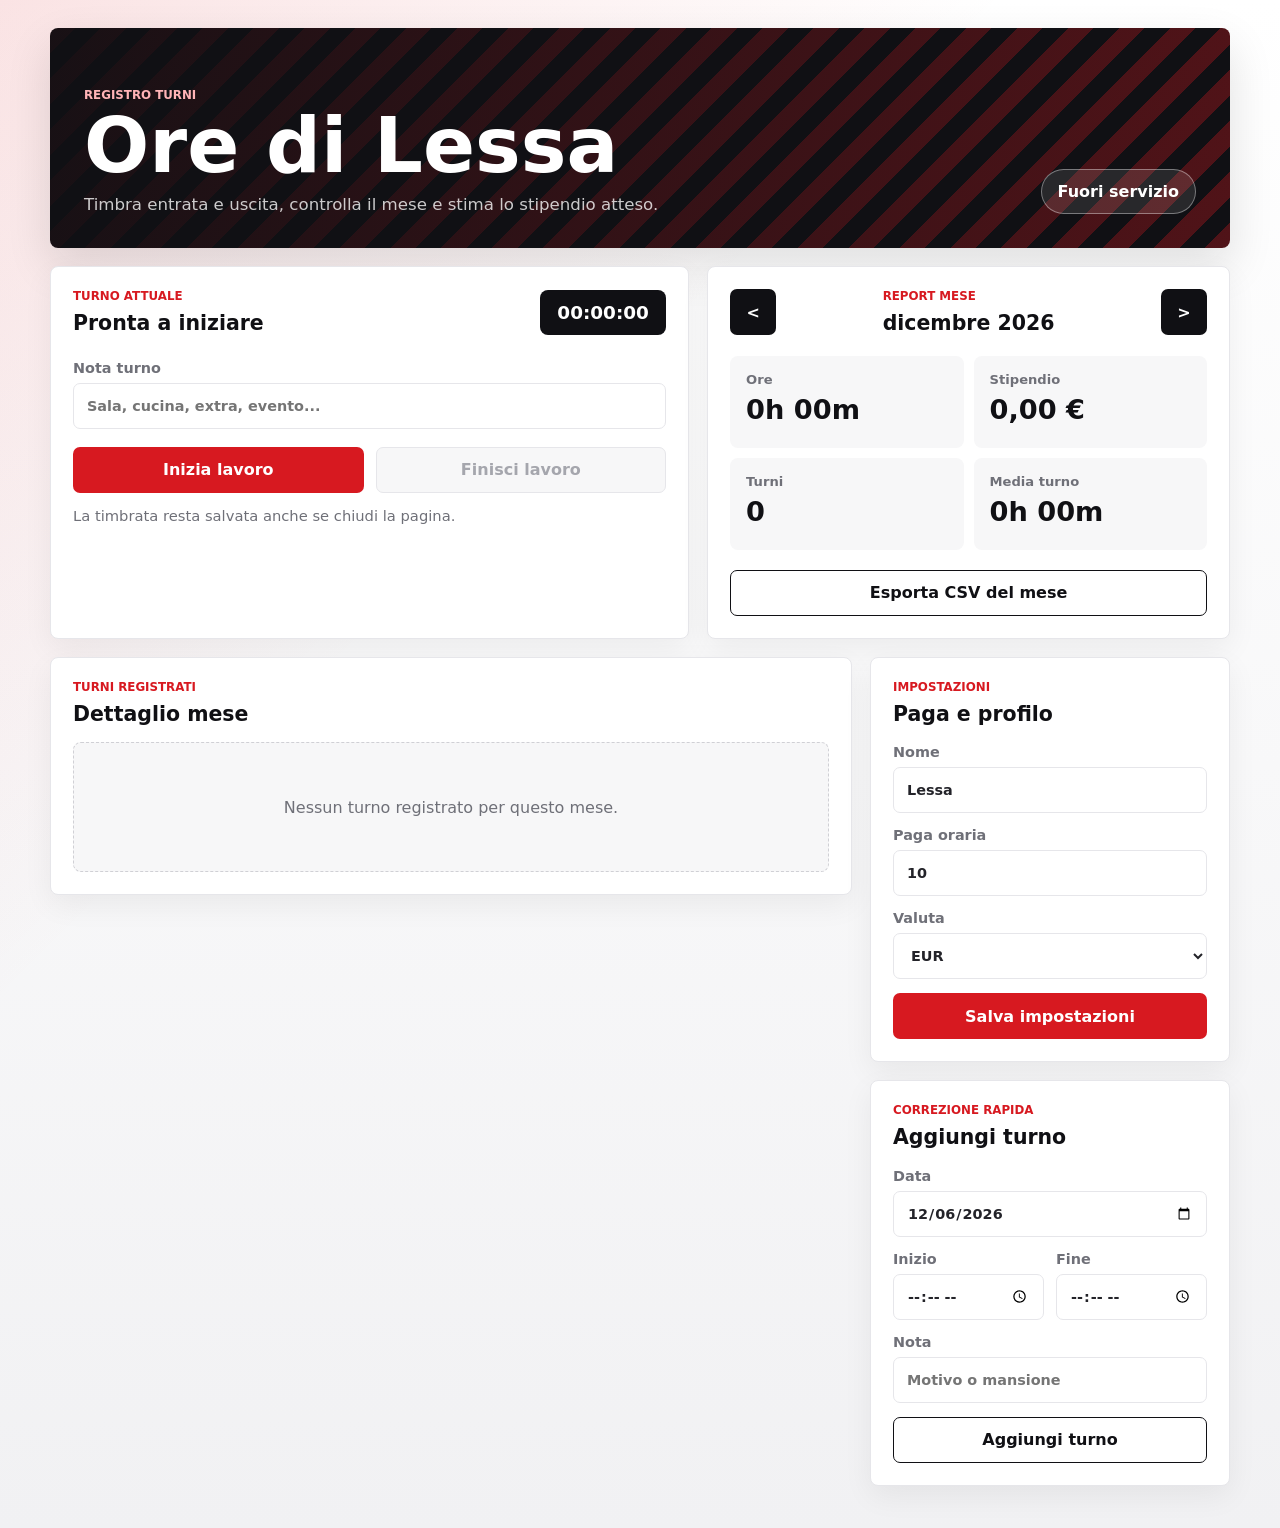
==== timecard/index.html @ ae38440e "Add work hours tracker app" ====
<!doctype html>
<html lang="it">
  <head>
    <meta charset="utf-8">
    <meta name="viewport" content="width=device-width, initial-scale=1">
    <title>Ore di Lessa</title>
    <link rel="stylesheet" href="./styles.css">
  </head>
  <body>
    <main class="app-shell">
      <section class="hero">
        <div>
          <p class="eyebrow">Registro turni</p>
          <h1>Ore di Lessa</h1>
          <p class="subtitle">Timbra entrata e uscita, controlla il mese e stima lo stipendio atteso.</p>
        </div>
        <div class="status-pill" id="workStatus">Fuori servizio</div>
      </section>

      <section class="dashboard-grid">
        <article class="panel punch-panel">
          <div class="panel-header">
            <div>
              <p class="label">Turno attuale</p>
              <h2 id="activeTitle">Pronta a iniziare</h2>
            </div>
            <span class="live-clock" id="liveClock">00:00:00</span>
          </div>

          <label class="field">
            <span>Nota turno</span>
            <input id="shiftNote" type="text" placeholder="Sala, cucina, extra, evento...">
          </label>

          <div class="button-row">
            <button class="primary-button" id="clockInButton" type="button">Inizia lavoro</button>
            <button class="secondary-button" id="clockOutButton" type="button" disabled>Finisci lavoro</button>
          </div>

          <p class="hint" id="activeHint">La timbrata resta salvata anche se chiudi la pagina.</p>
        </article>

        <article class="panel totals-panel">
          <div class="month-controls">
            <button class="icon-button" id="previousMonth" type="button" aria-label="Mese precedente">&lt;</button>
            <div>
              <p class="label">Report mese</p>
              <h2 id="monthLabel">-</h2>
            </div>
            <button class="icon-button" id="nextMonth" type="button" aria-label="Mese successivo">&gt;</button>
          </div>

          <div class="stat-grid">
            <div class="stat">
              <span>Ore</span>
              <strong id="monthHours">0h 00m</strong>
            </div>
            <div class="stat">
              <span>Stipendio</span>
              <strong id="monthPay">EUR 0,00</strong>
            </div>
            <div class="stat">
              <span>Turni</span>
              <strong id="monthShifts">0</strong>
            </div>
            <div class="stat">
              <span>Media turno</span>
              <strong id="averageShift">0h 00m</strong>
            </div>
          </div>

          <button class="secondary-button full-width" id="exportCsv" type="button">Esporta CSV del mese</button>
        </article>
      </section>

      <section class="content-grid">
        <article class="panel">
          <div class="panel-header compact">
            <div>
              <p class="label">Turni registrati</p>
              <h2>Dettaglio mese</h2>
            </div>
          </div>
          <div class="shift-list" id="shiftList"></div>
        </article>

        <aside class="side-stack">
          <article class="panel">
            <p class="label">Impostazioni</p>
            <h2>Paga e profilo</h2>
            <form id="settingsForm" class="form-stack">
              <label class="field">
                <span>Nome</span>
                <input id="workerName" type="text" autocomplete="name" placeholder="Lessa">
              </label>
              <label class="field">
                <span>Paga oraria</span>
                <input id="hourlyRate" type="number" min="0" step="0.01" inputmode="decimal">
              </label>
              <label class="field">
                <span>Valuta</span>
                <select id="currency">
                  <option value="EUR">EUR</option>
                  <option value="USD">USD</option>
                  <option value="GBP">GBP</option>
                  <option value="CHF">CHF</option>
                </select>
              </label>
              <button class="primary-button full-width" type="submit">Salva impostazioni</button>
            </form>
          </article>

          <article class="panel">
            <p class="label">Correzione rapida</p>
            <h2>Aggiungi turno</h2>
            <form id="manualForm" class="form-stack">
              <label class="field">
                <span>Data</span>
                <input id="manualDate" type="date" required>
              </label>
              <div class="two-columns">
                <label class="field">
                  <span>Inizio</span>
                  <input id="manualStart" type="time" required>
                </label>
                <label class="field">
                  <span>Fine</span>
                  <input id="manualEnd" type="time" required>
                </label>
              </div>
              <label class="field">
                <span>Nota</span>
                <input id="manualNote" type="text" placeholder="Motivo o mansione">
              </label>
              <button class="secondary-button full-width" type="submit">Aggiungi turno</button>
            </form>
          </article>
        </aside>
      </section>
    </main>

    <template id="shiftTemplate">
      <article class="shift-item">
        <div>
          <strong class="shift-date"></strong>
          <p class="shift-meta"></p>
          <p class="shift-note"></p>
        </div>
        <div class="shift-actions">
          <span class="shift-pay"></span>
          <button class="text-button delete-shift" type="button">Elimina</button>
        </div>
      </article>
    </template>

    <script src="./app.js" defer></script>
  </body>
</html>
---- timecard/styles.css ----
:root {
  color-scheme: light;
  --red: #d71920;
  --red-dark: #9d1117;
  --black: #101014;
  --ink: #232329;
  --muted: #6f7078;
  --line: #e6e6ea;
  --panel: #ffffff;
  --soft: #f7f7f8;
  --shadow: 0 18px 45px rgba(16, 16, 20, 0.12);
}

* {
  box-sizing: border-box;
}

body {
  margin: 0;
  min-height: 100vh;
  font-family: Inter, ui-sans-serif, system-ui, -apple-system, BlinkMacSystemFont, "Segoe UI", sans-serif;
  color: var(--ink);
  background:
    linear-gradient(135deg, rgba(215, 25, 32, 0.12), transparent 36%),
    linear-gradient(180deg, #ffffff 0%, #f1f1f3 100%);
}

button,
input,
select {
  font: inherit;
}

button {
  cursor: pointer;
}

.app-shell {
  width: min(1180px, calc(100% - 32px));
  margin: 0 auto;
  padding: 28px 0 42px;
}

.hero {
  min-height: 220px;
  display: flex;
  align-items: flex-end;
  justify-content: space-between;
  gap: 24px;
  padding: 34px;
  border-radius: 8px;
  color: #ffffff;
  background:
    linear-gradient(90deg, rgba(16, 16, 20, 0.96), rgba(16, 16, 20, 0.68)),
    repeating-linear-gradient(135deg, #d71920 0 18px, #101014 18px 36px);
  box-shadow: var(--shadow);
}

.eyebrow,
.label {
  margin: 0 0 8px;
  color: var(--red);
  font-size: 0.74rem;
  font-weight: 800;
  letter-spacing: 0;
  text-transform: uppercase;
}

.hero .eyebrow {
  color: #ffb4b7;
}

h1,
h2,
p {
  margin-top: 0;
}

h1 {
  margin-bottom: 12px;
  font-size: clamp(2.4rem, 6vw, 5.2rem);
  line-height: 0.95;
  letter-spacing: 0;
}

h2 {
  margin-bottom: 0;
  color: var(--black);
  font-size: 1.28rem;
  line-height: 1.2;
}

.subtitle {
  max-width: 600px;
  margin-bottom: 0;
  color: rgba(255, 255, 255, 0.78);
  font-size: 1.04rem;
}

.status-pill {
  min-width: 148px;
  padding: 12px 16px;
  border: 1px solid rgba(255, 255, 255, 0.38);
  border-radius: 999px;
  text-align: center;
  font-weight: 800;
  background: rgba(255, 255, 255, 0.1);
}

.status-pill.active {
  border-color: #ffffff;
  color: #ffffff;
  background: var(--red);
}

.dashboard-grid,
.content-grid {
  display: grid;
  gap: 18px;
}

.dashboard-grid {
  grid-template-columns: minmax(0, 1.1fr) minmax(320px, 0.9fr);
  margin-top: 18px;
}

.content-grid {
  grid-template-columns: minmax(0, 1fr) 360px;
  align-items: start;
  margin-top: 18px;
}

.panel {
  padding: 22px;
  border: 1px solid var(--line);
  border-radius: 8px;
  background: var(--panel);
  box-shadow: 0 10px 30px rgba(16, 16, 20, 0.06);
}

.panel-header,
.month-controls {
  display: flex;
  align-items: center;
  justify-content: space-between;
  gap: 18px;
}

.panel-header.compact {
  margin-bottom: 16px;
}

.live-clock {
  min-width: 126px;
  padding: 12px 14px;
  border-radius: 8px;
  color: #ffffff;
  text-align: center;
  font-size: 1.15rem;
  font-weight: 900;
  background: var(--black);
}

.field {
  display: grid;
  gap: 7px;
  width: 100%;
  color: var(--muted);
  font-size: 0.9rem;
  font-weight: 700;
}

.field input,
.field select {
  min-height: 46px;
  width: 100%;
  border: 1px solid var(--line);
  border-radius: 7px;
  padding: 0 13px;
  color: var(--ink);
  background: #ffffff;
  outline: none;
}

.field input:focus,
.field select:focus {
  border-color: var(--red);
  box-shadow: 0 0 0 3px rgba(215, 25, 32, 0.14);
}

.punch-panel .field {
  margin: 24px 0 18px;
}

.button-row {
  display: grid;
  grid-template-columns: 1fr 1fr;
  gap: 12px;
}

.primary-button,
.secondary-button,
.icon-button {
  min-height: 46px;
  border: 0;
  border-radius: 7px;
  font-weight: 900;
}

.primary-button {
  color: #ffffff;
  background: var(--red);
}

.primary-button:hover {
  background: var(--red-dark);
}

.secondary-button {
  color: var(--black);
  border: 1px solid var(--black);
  background: #ffffff;
}

.secondary-button:hover {
  color: #ffffff;
  background: var(--black);
}

.secondary-button:disabled {
  cursor: not-allowed;
  color: #a5a6ad;
  border-color: var(--line);
  background: var(--soft);
}

.full-width {
  width: 100%;
}

.hint {
  min-height: 20px;
  margin: 14px 0 0;
  color: var(--muted);
  font-size: 0.92rem;
}

.icon-button {
  width: 46px;
  color: #ffffff;
  background: var(--black);
}

.stat-grid {
  display: grid;
  grid-template-columns: repeat(2, minmax(0, 1fr));
  gap: 10px;
  margin: 20px 0;
}

.stat {
  min-height: 92px;
  padding: 16px;
  border-radius: 8px;
  background: var(--soft);
}

.stat span {
  display: block;
  margin-bottom: 8px;
  color: var(--muted);
  font-size: 0.82rem;
  font-weight: 800;
}

.stat strong {
  display: block;
  color: var(--black);
  font-size: clamp(1.2rem, 2.5vw, 1.7rem);
  line-height: 1.1;
}

.side-stack {
  display: grid;
  gap: 18px;
}

.form-stack {
  display: grid;
  gap: 14px;
  margin-top: 18px;
}

.two-columns {
  display: grid;
  grid-template-columns: 1fr 1fr;
  gap: 12px;
}

.shift-list {
  display: grid;
  gap: 10px;
}

.shift-item {
  display: flex;
  align-items: center;
  justify-content: space-between;
  gap: 16px;
  min-height: 88px;
  padding: 16px;
  border: 1px solid var(--line);
  border-left: 5px solid var(--red);
  border-radius: 8px;
  background: #ffffff;
}

.shift-date {
  display: block;
  color: var(--black);
  font-size: 1rem;
}

.shift-meta,
.shift-note {
  margin: 4px 0 0;
  color: var(--muted);
  line-height: 1.35;
}

.shift-note:empty {
  display: none;
}

.shift-actions {
  display: grid;
  justify-items: end;
  gap: 8px;
  min-width: 120px;
}

.shift-pay {
  color: var(--black);
  font-weight: 900;
}

.text-button {
  border: 0;
  padding: 0;
  color: var(--red);
  font-weight: 900;
  background: transparent;
}

.empty-state {
  min-height: 130px;
  display: grid;
  place-items: center;
  border: 1px dashed #d0d0d5;
  border-radius: 8px;
  color: var(--muted);
  text-align: center;
  background: var(--soft);
}

@media (max-width: 860px) {
  .hero,
  .panel-header,
  .shift-item {
    align-items: stretch;
    flex-direction: column;
  }

  .dashboard-grid,
  .content-grid {
    grid-template-columns: 1fr;
  }

  .status-pill,
  .live-clock {
    align-self: flex-start;
  }

  .shift-actions {
    justify-items: start;
    min-width: 0;
  }
}

@media (max-width: 560px) {
  .app-shell {
    width: min(100% - 22px, 1180px);
    padding-top: 12px;
  }

  .hero,
  .panel {
    padding: 18px;
  }

  .button-row,
  .stat-grid,
  .two-columns {
    grid-template-columns: 1fr;
  }

  h1 {
    font-size: 3rem;
  }
}
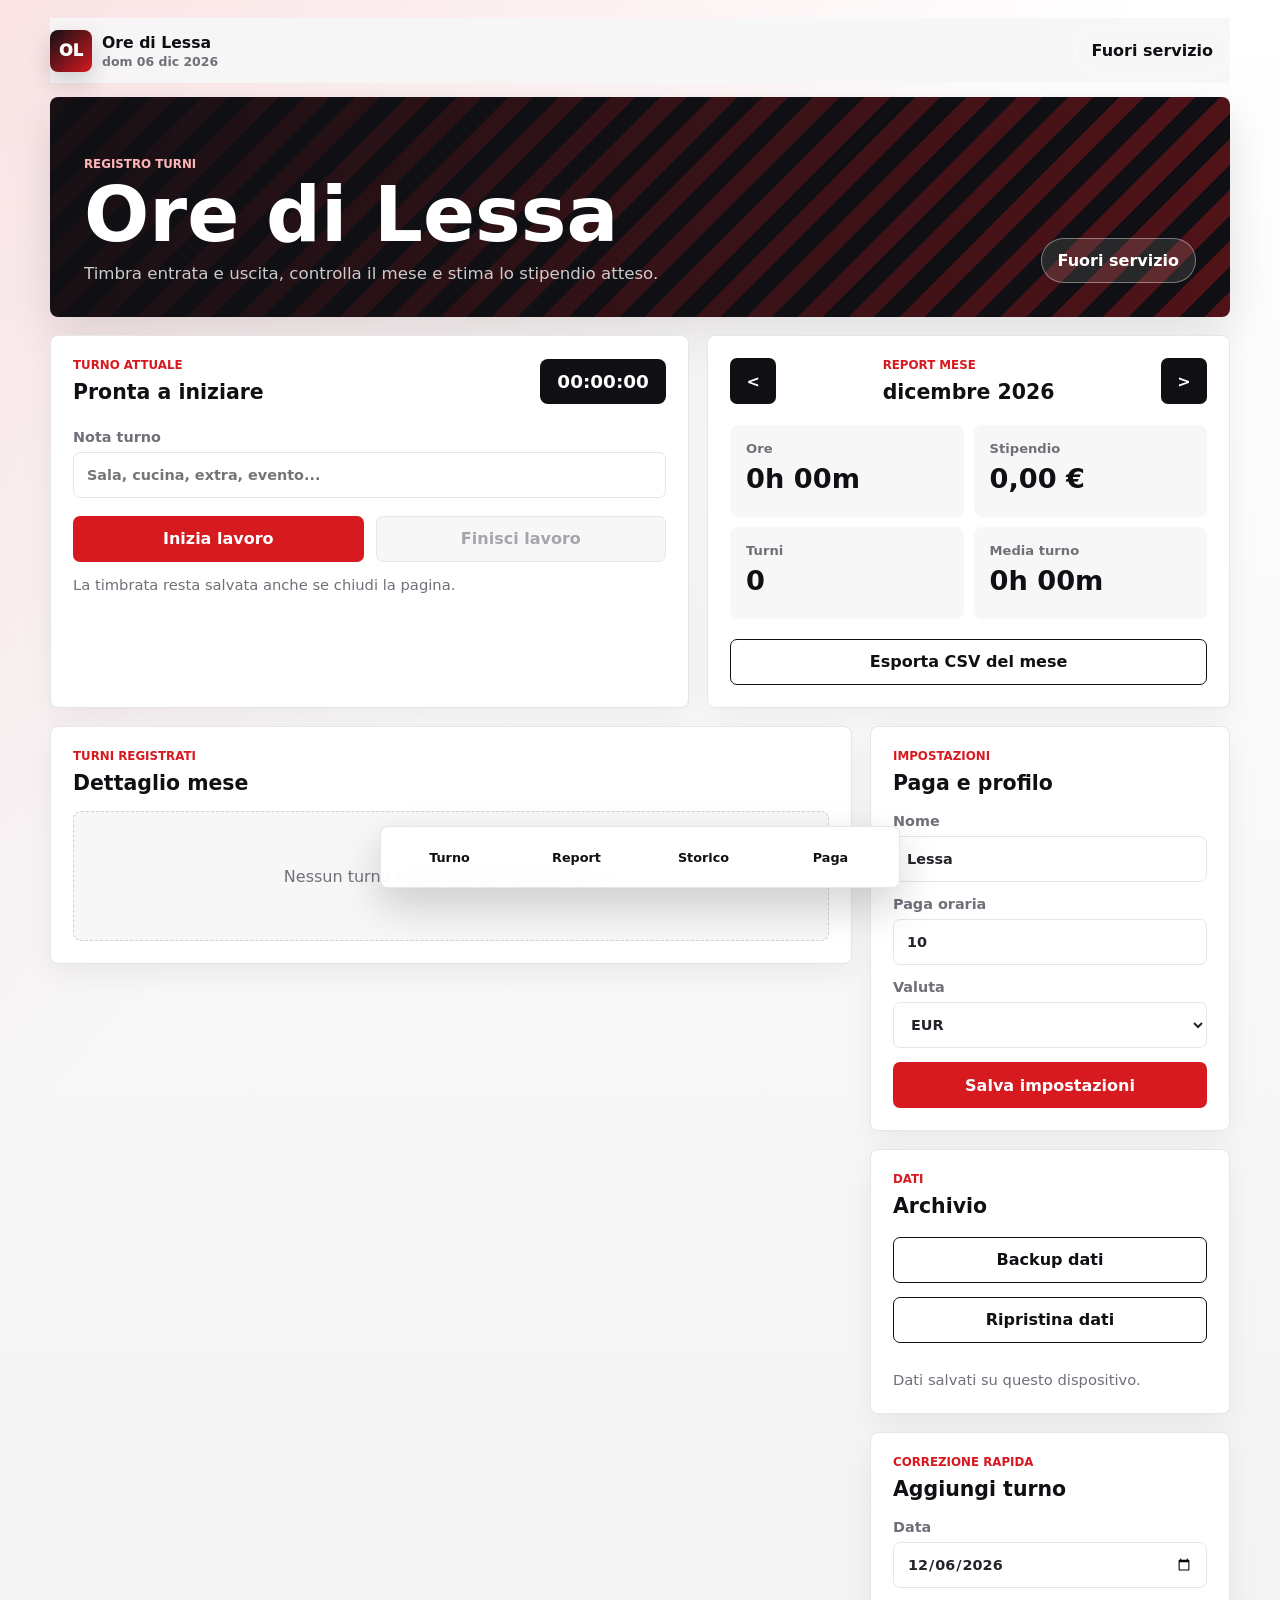
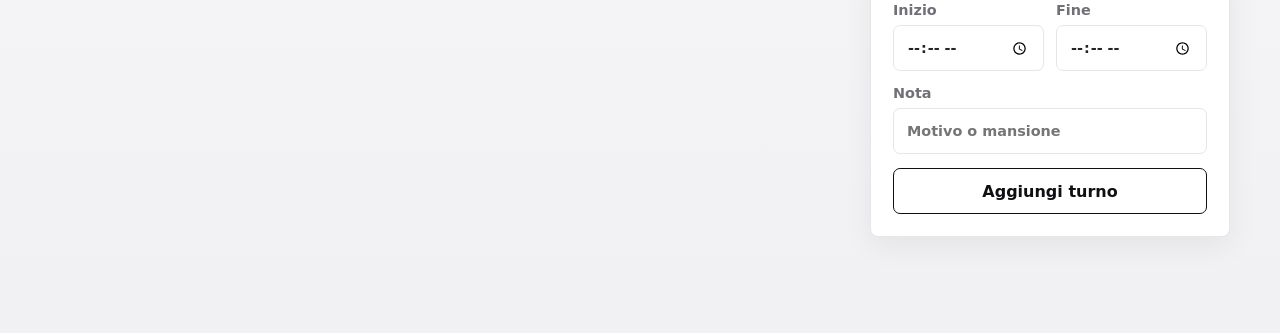
==== commit 78469134: "Improve mobile app experience" ====
--- a/timecard/index.html
+++ b/timecard/index.html
@@ -2,13 +2,33 @@
 <html lang="it">
   <head>
     <meta charset="utf-8">
-    <meta name="viewport" content="width=device-width, initial-scale=1">
+    <meta name="viewport" content="width=device-width, initial-scale=1, viewport-fit=cover">
+    <meta name="theme-color" content="#101014">
+    <meta name="apple-mobile-web-app-capable" content="yes">
+    <meta name="apple-mobile-web-app-status-bar-style" content="black-translucent">
+    <meta name="apple-mobile-web-app-title" content="Ore Lessa">
+    <meta name="application-name" content="Ore di Lessa">
+    <meta name="description" content="Registro turni e stipendio mensile per Ore di Lessa.">
     <title>Ore di Lessa</title>
+    <link rel="manifest" href="./manifest.webmanifest">
+    <link rel="apple-touch-icon" href="./icons/apple-touch-icon.png">
+    <link rel="icon" href="./icons/icon-192.png" sizes="192x192">
     <link rel="stylesheet" href="./styles.css">
   </head>
   <body>
     <main class="app-shell">
-      <section class="hero">
+      <header class="app-topbar">
+        <a class="brand-lockup" href="#turno" aria-label="Ore di Lessa">
+          <span class="brand-mark">OL</span>
+          <span>
+            <strong>Ore di Lessa</strong>
+            <small id="todayLabel">Oggi</small>
+          </span>
+        </a>
+        <div class="status-pill compact-status" id="topWorkStatus">Fuori servizio</div>
+      </header>
+
+      <section class="hero" id="turno">
         <div>
           <p class="eyebrow">Registro turni</p>
           <h1>Ore di Lessa</h1>
@@ -40,7 +60,7 @@
           <p class="hint" id="activeHint">La timbrata resta salvata anche se chiudi la pagina.</p>
         </article>
 
-        <article class="panel totals-panel">
+        <article class="panel totals-panel" id="report">
           <div class="month-controls">
             <button class="icon-button" id="previousMonth" type="button" aria-label="Mese precedente">&lt;</button>
             <div>
@@ -74,7 +94,7 @@
       </section>
 
       <section class="content-grid">
-        <article class="panel">
+        <article class="panel" id="storico">
           <div class="panel-header compact">
             <div>
               <p class="label">Turni registrati</p>
@@ -85,7 +105,7 @@
         </article>
 
         <aside class="side-stack">
-          <article class="panel">
+          <article class="panel" id="impostazioni">
             <p class="label">Impostazioni</p>
             <h2>Paga e profilo</h2>
             <form id="settingsForm" class="form-stack">
@@ -108,6 +128,17 @@
               </label>
               <button class="primary-button full-width" type="submit">Salva impostazioni</button>
             </form>
+          </article>
+
+          <article class="panel">
+            <p class="label">Dati</p>
+            <h2>Archivio</h2>
+            <div class="form-stack">
+              <button class="secondary-button full-width" id="exportBackup" type="button">Backup dati</button>
+              <button class="secondary-button full-width" id="importBackup" type="button">Ripristina dati</button>
+              <input id="backupFile" type="file" accept="application/json,.json" hidden>
+              <p class="hint" id="storageHint">Archivio locale pronto.</p>
+            </div>
           </article>
 
           <article class="panel">
@@ -137,6 +168,13 @@
           </article>
         </aside>
       </section>
+
+      <nav class="bottom-nav" aria-label="Navigazione app">
+        <a href="#turno">Turno</a>
+        <a href="#report">Report</a>
+        <a href="#storico">Storico</a>
+        <a href="#impostazioni">Paga</a>
+      </nav>
     </main>
 
     <template id="shiftTemplate">
--- a/timecard/styles.css
+++ b/timecard/styles.css
@@ -11,6 +11,10 @@
   --shadow: 0 18px 45px rgba(16, 16, 20, 0.12);
 }
 
+html {
+  scroll-behavior: smooth;
+}
+
 * {
   box-sizing: border-box;
 }
@@ -23,6 +27,8 @@
   background:
     linear-gradient(135deg, rgba(215, 25, 32, 0.12), transparent 36%),
     linear-gradient(180deg, #ffffff 0%, #f1f1f3 100%);
+  -webkit-tap-highlight-color: rgba(215, 25, 32, 0.18);
+  overscroll-behavior-y: none;
 }
 
 button,
@@ -38,7 +44,65 @@
 .app-shell {
   width: min(1180px, calc(100% - 32px));
   margin: 0 auto;
-  padding: 28px 0 42px;
+  padding: max(18px, env(safe-area-inset-top)) 0 max(96px, env(safe-area-inset-bottom));
+}
+
+.app-topbar {
+  position: sticky;
+  top: 0;
+  z-index: 20;
+  display: flex;
+  align-items: center;
+  justify-content: space-between;
+  gap: 14px;
+  margin: 0 0 14px;
+  padding: 10px 0;
+  background: rgba(247, 247, 248, 0.92);
+  backdrop-filter: blur(16px);
+}
+
+.brand-lockup {
+  display: inline-flex;
+  align-items: center;
+  gap: 10px;
+  color: var(--black);
+  text-decoration: none;
+}
+
+.brand-lockup strong,
+.brand-lockup small {
+  display: block;
+}
+
+.brand-lockup strong {
+  font-size: 0.98rem;
+}
+
+.brand-lockup small {
+  margin-top: 2px;
+  color: var(--muted);
+  font-size: 0.78rem;
+  font-weight: 800;
+}
+
+.brand-mark {
+  width: 42px;
+  height: 42px;
+  display: grid;
+  place-items: center;
+  border-radius: 8px;
+  color: #ffffff;
+  font-weight: 950;
+  background: linear-gradient(135deg, var(--black), var(--red));
+  box-shadow: 0 10px 24px rgba(16, 16, 20, 0.18);
+}
+
+.compact-status {
+  min-width: 116px;
+  padding: 10px 12px;
+  color: var(--black);
+  border-color: var(--line);
+  background: #ffffff;
 }
 
 .hero {
@@ -363,6 +427,43 @@
   background: var(--soft);
 }
 
+.bottom-nav {
+  position: fixed;
+  left: 50%;
+  bottom: max(12px, env(safe-area-inset-bottom));
+  z-index: 30;
+  width: min(520px, calc(100% - 24px));
+  min-height: 62px;
+  display: grid;
+  grid-template-columns: repeat(4, 1fr);
+  gap: 6px;
+  padding: 8px;
+  border: 1px solid rgba(16, 16, 20, 0.1);
+  border-radius: 8px;
+  background: rgba(255, 255, 255, 0.94);
+  box-shadow: 0 18px 42px rgba(16, 16, 20, 0.18);
+  transform: translateX(-50%);
+  backdrop-filter: blur(18px);
+}
+
+.bottom-nav a {
+  min-width: 0;
+  display: grid;
+  place-items: center;
+  border-radius: 7px;
+  color: var(--black);
+  font-size: 0.8rem;
+  font-weight: 900;
+  text-decoration: none;
+}
+
+.bottom-nav a:hover,
+.bottom-nav a:focus {
+  color: #ffffff;
+  background: var(--black);
+  outline: none;
+}
+
 @media (max-width: 860px) {
   .hero,
   .panel-header,
@@ -390,10 +491,14 @@
 @media (max-width: 560px) {
   .app-shell {
     width: min(100% - 22px, 1180px);
-    padding-top: 12px;
-  }
-
-  .hero,
+    padding-top: max(8px, env(safe-area-inset-top));
+  }
+
+  .hero {
+    min-height: 172px;
+    padding: 20px;
+  }
+
   .panel {
     padding: 18px;
   }
@@ -405,6 +510,10 @@
   }
 
   h1 {
-    font-size: 3rem;
-  }
-}
+    font-size: 2.7rem;
+  }
+
+  .subtitle {
+    font-size: 0.96rem;
+  }
+}
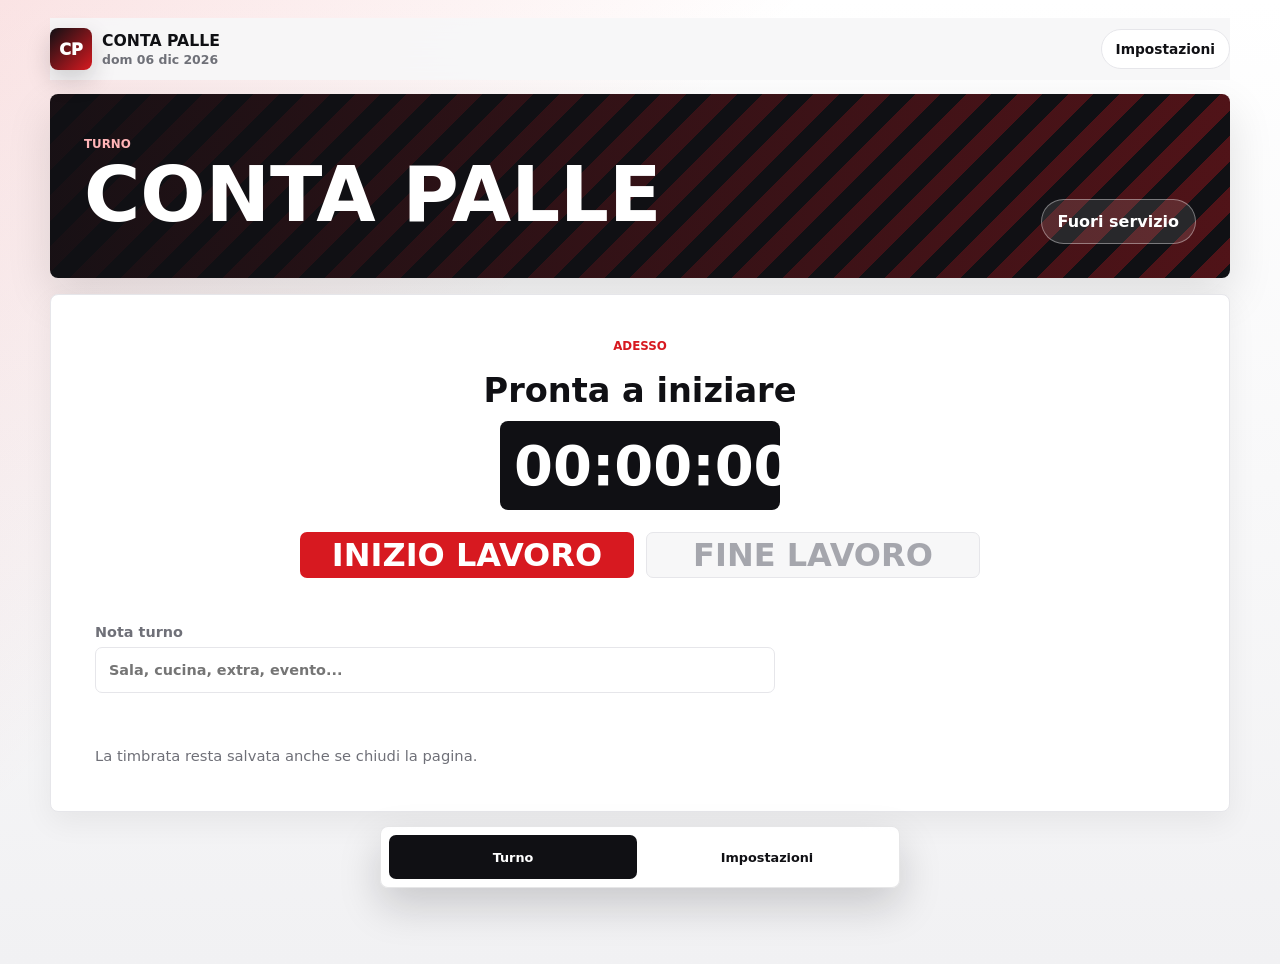
==== commit 9f59c356: "Focus home on clock in flow" ====
--- a/timecard/index.html
+++ b/timecard/index.html
@@ -6,10 +6,10 @@
     <meta name="theme-color" content="#101014">
     <meta name="apple-mobile-web-app-capable" content="yes">
     <meta name="apple-mobile-web-app-status-bar-style" content="black-translucent">
-    <meta name="apple-mobile-web-app-title" content="Ore Lessa">
-    <meta name="application-name" content="Ore di Lessa">
-    <meta name="description" content="Registro turni e stipendio mensile per Ore di Lessa.">
-    <title>Ore di Lessa</title>
+    <meta name="apple-mobile-web-app-title" content="CONTA PALLE">
+    <meta name="application-name" content="CONTA PALLE">
+    <meta name="description" content="Registro turni e stipendio mensile.">
+    <title>CONTA PALLE</title>
     <link rel="manifest" href="./manifest.webmanifest">
     <link rel="apple-touch-icon" href="./icons/apple-touch-icon.png">
     <link rel="icon" href="./icons/icon-192.png" sizes="192x192">
@@ -18,93 +18,88 @@
   <body>
     <main class="app-shell">
       <header class="app-topbar">
-        <a class="brand-lockup" href="#turno" aria-label="Ore di Lessa">
-          <span class="brand-mark">OL</span>
+        <a class="brand-lockup" href="#home" data-view-link="home" aria-label="CONTA PALLE">
+          <span class="brand-mark">CP</span>
           <span>
-            <strong>Ore di Lessa</strong>
+            <strong>CONTA PALLE</strong>
             <small id="todayLabel">Oggi</small>
           </span>
         </a>
-        <div class="status-pill compact-status" id="topWorkStatus">Fuori servizio</div>
+        <a class="topbar-action" href="#settings" data-view-link="settings">Impostazioni</a>
       </header>
 
-      <section class="hero" id="turno">
-        <div>
-          <p class="eyebrow">Registro turni</p>
-          <h1>Ore di Lessa</h1>
-          <p class="subtitle">Timbra entrata e uscita, controlla il mese e stima lo stipendio atteso.</p>
-        </div>
-        <div class="status-pill" id="workStatus">Fuori servizio</div>
-      </section>
-
-      <section class="dashboard-grid">
+      <section class="view home-view active" id="home" data-view="home">
+        <section class="hero punch-hero">
+          <div>
+            <p class="eyebrow">Turno</p>
+            <h1>CONTA PALLE</h1>
+          </div>
+          <div class="status-pill" id="workStatus">Fuori servizio</div>
+        </section>
+
         <article class="panel punch-panel">
-          <div class="panel-header">
-            <div>
-              <p class="label">Turno attuale</p>
-              <h2 id="activeTitle">Pronta a iniziare</h2>
-            </div>
+          <div class="punch-status">
+            <p class="label">Adesso</p>
+            <h2 id="activeTitle">Pronta a iniziare</h2>
             <span class="live-clock" id="liveClock">00:00:00</span>
           </div>
 
-          <label class="field">
+          <div class="button-row punch-actions">
+            <button class="primary-button punch-button" id="clockInButton" type="button">INIZIO LAVORO</button>
+            <button class="secondary-button punch-button" id="clockOutButton" type="button" disabled>FINE LAVORO</button>
+          </div>
+
+          <label class="field quiet-field">
             <span>Nota turno</span>
             <input id="shiftNote" type="text" placeholder="Sala, cucina, extra, evento...">
           </label>
 
-          <div class="button-row">
-            <button class="primary-button" id="clockInButton" type="button">Inizia lavoro</button>
-            <button class="secondary-button" id="clockOutButton" type="button" disabled>Finisci lavoro</button>
-          </div>
-
           <p class="hint" id="activeHint">La timbrata resta salvata anche se chiudi la pagina.</p>
         </article>
-
-        <article class="panel totals-panel" id="report">
-          <div class="month-controls">
-            <button class="icon-button" id="previousMonth" type="button" aria-label="Mese precedente">&lt;</button>
-            <div>
-              <p class="label">Report mese</p>
-              <h2 id="monthLabel">-</h2>
+      </section>
+
+      <section class="view settings-view" id="settings" data-view="settings">
+        <section class="settings-heading">
+          <div>
+            <p class="eyebrow">Gestione</p>
+            <h1>IMPOSTAZIONI</h1>
+          </div>
+          <div class="status-pill compact-status" id="topWorkStatus">Fuori servizio</div>
+        </section>
+
+        <section class="dashboard-grid">
+          <article class="panel totals-panel" id="report">
+            <div class="month-controls">
+              <button class="icon-button" id="previousMonth" type="button" aria-label="Mese precedente">&lt;</button>
+              <div>
+                <p class="label">Report mese</p>
+                <h2 id="monthLabel">-</h2>
+              </div>
+              <button class="icon-button" id="nextMonth" type="button" aria-label="Mese successivo">&gt;</button>
             </div>
-            <button class="icon-button" id="nextMonth" type="button" aria-label="Mese successivo">&gt;</button>
-          </div>
-
-          <div class="stat-grid">
-            <div class="stat">
-              <span>Ore</span>
-              <strong id="monthHours">0h 00m</strong>
+
+            <div class="stat-grid">
+              <div class="stat">
+                <span>Ore</span>
+                <strong id="monthHours">0h 00m</strong>
+              </div>
+              <div class="stat">
+                <span>Stipendio</span>
+                <strong id="monthPay">EUR 0,00</strong>
+              </div>
+              <div class="stat">
+                <span>Turni</span>
+                <strong id="monthShifts">0</strong>
+              </div>
+              <div class="stat">
+                <span>Media turno</span>
+                <strong id="averageShift">0h 00m</strong>
+              </div>
             </div>
-            <div class="stat">
-              <span>Stipendio</span>
-              <strong id="monthPay">EUR 0,00</strong>
-            </div>
-            <div class="stat">
-              <span>Turni</span>
-              <strong id="monthShifts">0</strong>
-            </div>
-            <div class="stat">
-              <span>Media turno</span>
-              <strong id="averageShift">0h 00m</strong>
-            </div>
-          </div>
-
-          <button class="secondary-button full-width" id="exportCsv" type="button">Esporta CSV del mese</button>
-        </article>
-      </section>
-
-      <section class="content-grid">
-        <article class="panel" id="storico">
-          <div class="panel-header compact">
-            <div>
-              <p class="label">Turni registrati</p>
-              <h2>Dettaglio mese</h2>
-            </div>
-          </div>
-          <div class="shift-list" id="shiftList"></div>
-        </article>
-
-        <aside class="side-stack">
+
+            <button class="secondary-button full-width" id="exportCsv" type="button">Esporta CSV del mese</button>
+          </article>
+
           <article class="panel" id="impostazioni">
             <p class="label">Impostazioni</p>
             <h2>Paga e profilo</h2>
@@ -129,51 +124,63 @@
               <button class="primary-button full-width" type="submit">Salva impostazioni</button>
             </form>
           </article>
-
-          <article class="panel">
-            <p class="label">Dati</p>
-            <h2>Archivio</h2>
-            <div class="form-stack">
-              <button class="secondary-button full-width" id="exportBackup" type="button">Backup dati</button>
-              <button class="secondary-button full-width" id="importBackup" type="button">Ripristina dati</button>
-              <input id="backupFile" type="file" accept="application/json,.json" hidden>
-              <p class="hint" id="storageHint">Archivio locale pronto.</p>
+        </section>
+
+        <section class="content-grid">
+          <article class="panel" id="storico">
+            <div class="panel-header compact">
+              <div>
+                <p class="label">Turni registrati</p>
+                <h2>Dettaglio mese</h2>
+              </div>
             </div>
+            <div class="shift-list" id="shiftList"></div>
           </article>
 
-          <article class="panel">
-            <p class="label">Correzione rapida</p>
-            <h2>Aggiungi turno</h2>
-            <form id="manualForm" class="form-stack">
-              <label class="field">
-                <span>Data</span>
-                <input id="manualDate" type="date" required>
-              </label>
-              <div class="two-columns">
+          <aside class="side-stack">
+            <article class="panel">
+              <p class="label">Dati</p>
+              <h2>Archivio</h2>
+              <div class="form-stack">
+                <button class="secondary-button full-width" id="exportBackup" type="button">Backup dati</button>
+                <button class="secondary-button full-width" id="importBackup" type="button">Ripristina dati</button>
+                <input id="backupFile" type="file" accept="application/json,.json" hidden>
+                <p class="hint" id="storageHint">Archivio locale pronto.</p>
+              </div>
+            </article>
+
+            <article class="panel">
+              <p class="label">Correzione rapida</p>
+              <h2>Aggiungi turno</h2>
+              <form id="manualForm" class="form-stack">
                 <label class="field">
-                  <span>Inizio</span>
-                  <input id="manualStart" type="time" required>
+                  <span>Data</span>
+                  <input id="manualDate" type="date" required>
                 </label>
+                <div class="two-columns">
+                  <label class="field">
+                    <span>Inizio</span>
+                    <input id="manualStart" type="time" required>
+                  </label>
+                  <label class="field">
+                    <span>Fine</span>
+                    <input id="manualEnd" type="time" required>
+                  </label>
+                </div>
                 <label class="field">
-                  <span>Fine</span>
-                  <input id="manualEnd" type="time" required>
+                  <span>Nota</span>
+                  <input id="manualNote" type="text" placeholder="Motivo o mansione">
                 </label>
-              </div>
-              <label class="field">
-                <span>Nota</span>
-                <input id="manualNote" type="text" placeholder="Motivo o mansione">
-              </label>
-              <button class="secondary-button full-width" type="submit">Aggiungi turno</button>
-            </form>
-          </article>
-        </aside>
+                <button class="secondary-button full-width" type="submit">Aggiungi turno</button>
+              </form>
+            </article>
+          </aside>
+        </section>
       </section>
 
       <nav class="bottom-nav" aria-label="Navigazione app">
-        <a href="#turno">Turno</a>
-        <a href="#report">Report</a>
-        <a href="#storico">Storico</a>
-        <a href="#impostazioni">Paga</a>
+        <a href="#home" data-view-link="home">Turno</a>
+        <a href="#settings" data-view-link="settings">Impostazioni</a>
       </nav>
     </main>
 
--- a/timecard/styles.css
+++ b/timecard/styles.css
@@ -45,6 +45,14 @@
   width: min(1180px, calc(100% - 32px));
   margin: 0 auto;
   padding: max(18px, env(safe-area-inset-top)) 0 max(96px, env(safe-area-inset-bottom));
+}
+
+.view {
+  display: none;
+}
+
+.view.active {
+  display: block;
 }
 
 .app-topbar {
@@ -97,6 +105,21 @@
   box-shadow: 0 10px 24px rgba(16, 16, 20, 0.18);
 }
 
+.topbar-action {
+  min-height: 40px;
+  display: inline-flex;
+  align-items: center;
+  justify-content: center;
+  padding: 0 14px;
+  border: 1px solid var(--line);
+  border-radius: 999px;
+  color: var(--black);
+  font-size: 0.86rem;
+  font-weight: 900;
+  text-decoration: none;
+  background: #ffffff;
+}
+
 .compact-status {
   min-width: 116px;
   padding: 10px 12px;
@@ -118,6 +141,35 @@
     linear-gradient(90deg, rgba(16, 16, 20, 0.96), rgba(16, 16, 20, 0.68)),
     repeating-linear-gradient(135deg, #d71920 0 18px, #101014 18px 36px);
   box-shadow: var(--shadow);
+}
+
+.punch-hero {
+  min-height: 184px;
+  align-items: flex-end;
+}
+
+.settings-heading {
+  min-height: 132px;
+  display: flex;
+  align-items: flex-end;
+  justify-content: space-between;
+  gap: 18px;
+  padding: 28px;
+  border-radius: 8px;
+  color: #ffffff;
+  background:
+    linear-gradient(90deg, rgba(16, 16, 20, 0.95), rgba(16, 16, 20, 0.74)),
+    linear-gradient(135deg, var(--red), var(--black));
+  box-shadow: var(--shadow);
+}
+
+.settings-heading h1 {
+  margin-bottom: 0;
+  font-size: clamp(2.1rem, 8vw, 4.2rem);
+}
+
+.settings-heading .eyebrow {
+  color: #ffb4b7;
 }
 
 .eyebrow,
@@ -200,6 +252,60 @@
   border-radius: 8px;
   background: var(--panel);
   box-shadow: 0 10px 30px rgba(16, 16, 20, 0.06);
+}
+
+.home-view {
+  min-height: calc(100vh - 126px);
+  display: none;
+}
+
+.home-view.active {
+  display: grid;
+  align-content: start;
+  gap: 16px;
+}
+
+.home-view .punch-panel {
+  min-height: min(430px, calc(100vh - 346px));
+  display: grid;
+  align-content: center;
+  gap: 22px;
+  padding: clamp(22px, 6vw, 44px);
+}
+
+.punch-status {
+  display: grid;
+  justify-items: center;
+  gap: 10px;
+  text-align: center;
+}
+
+.punch-status h2 {
+  font-size: clamp(1.4rem, 6vw, 2.1rem);
+}
+
+.punch-status .live-clock {
+  width: min(100%, 280px);
+  min-height: 74px;
+  display: grid;
+  place-items: center;
+  font-size: clamp(2rem, 10vw, 3.5rem);
+}
+
+.punch-actions {
+  max-width: 680px;
+  width: 100%;
+  margin: 0 auto;
+}
+
+.punch-button {
+  min-height: clamp(82px, 19vw, 132px);
+  font-size: clamp(1.08rem, 5vw, 2rem);
+}
+
+.quiet-field {
+  max-width: 680px;
+  margin: 0 auto;
 }
 
 .panel-header,
@@ -435,7 +541,7 @@
   width: min(520px, calc(100% - 24px));
   min-height: 62px;
   display: grid;
-  grid-template-columns: repeat(4, 1fr);
+  grid-template-columns: repeat(2, 1fr);
   gap: 6px;
   padding: 8px;
   border: 1px solid rgba(16, 16, 20, 0.1);
@@ -458,7 +564,8 @@
 }
 
 .bottom-nav a:hover,
-.bottom-nav a:focus {
+.bottom-nav a:focus,
+.bottom-nav a.active {
   color: #ffffff;
   background: var(--black);
   outline: none;
@@ -499,6 +606,11 @@
     padding: 20px;
   }
 
+  .settings-heading {
+    min-height: 116px;
+    padding: 20px;
+  }
+
   .panel {
     padding: 18px;
   }
@@ -516,4 +628,8 @@
   .subtitle {
     font-size: 0.96rem;
   }
-}
+
+  .home-view .punch-panel {
+    min-height: calc(100vh - 390px);
+  }
+}
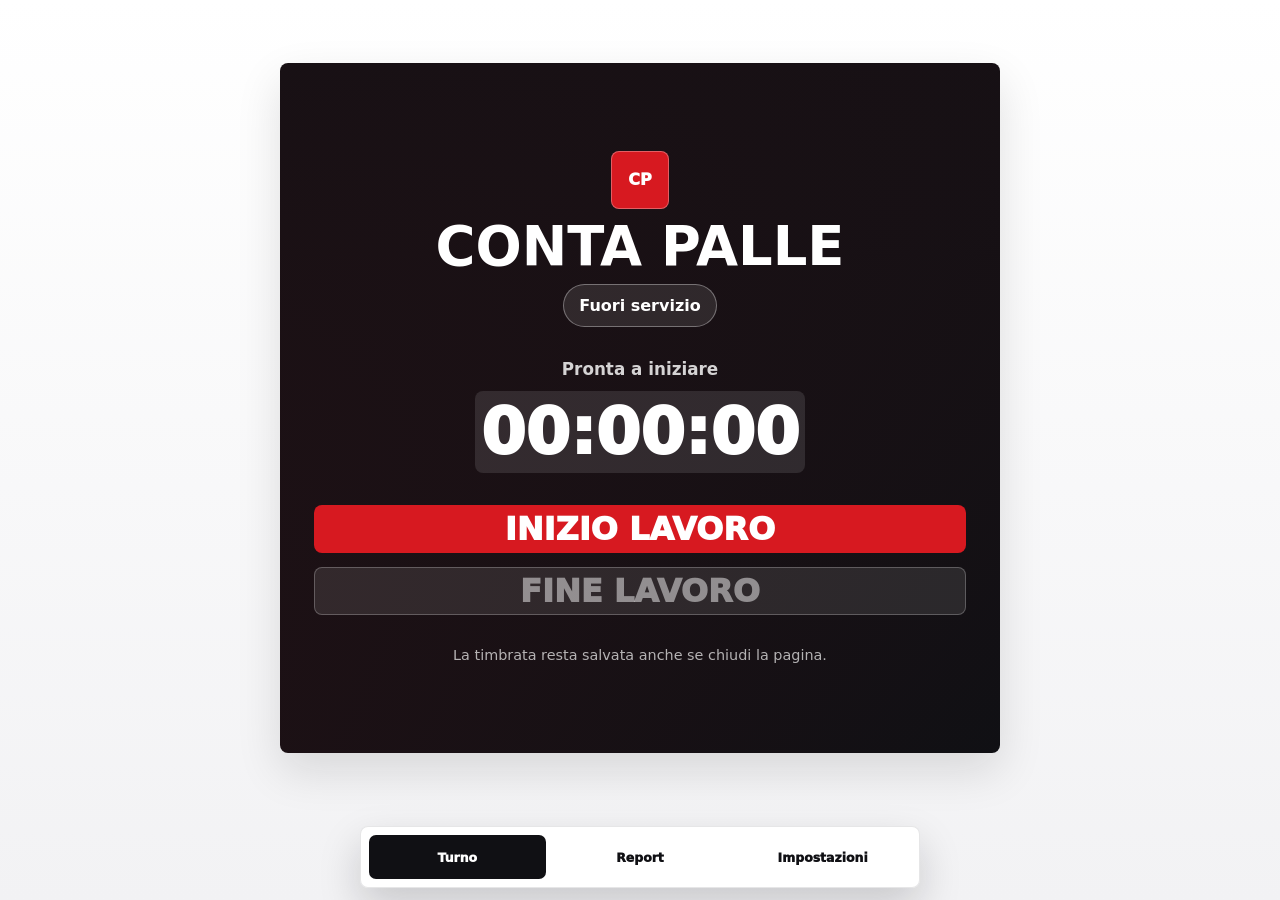
==== commit 86ac769e: "Separate app screens" ====
--- a/timecard/index.html
+++ b/timecard/index.html
@@ -17,169 +17,150 @@
   </head>
   <body>
     <main class="app-shell">
-      <header class="app-topbar">
-        <a class="brand-lockup" href="#home" data-view-link="home" aria-label="CONTA PALLE">
-          <span class="brand-mark">CP</span>
-          <span>
-            <strong>CONTA PALLE</strong>
-            <small id="todayLabel">Oggi</small>
-          </span>
-        </a>
-        <a class="topbar-action" href="#settings" data-view-link="settings">Impostazioni</a>
-      </header>
+      <section class="view home-view active" id="home" data-view="home">
+        <div class="home-card">
+          <div class="home-brand">
+            <span class="brand-mark">CP</span>
+            <h1>CONTA PALLE</h1>
+            <div class="status-pill" id="workStatus">Fuori servizio</div>
+          </div>
 
-      <section class="view home-view active" id="home" data-view="home">
-        <section class="hero punch-hero">
-          <div>
-            <p class="eyebrow">Turno</p>
-            <h1>CONTA PALLE</h1>
-          </div>
-          <div class="status-pill" id="workStatus">Fuori servizio</div>
-        </section>
-
-        <article class="panel punch-panel">
-          <div class="punch-status">
-            <p class="label">Adesso</p>
-            <h2 id="activeTitle">Pronta a iniziare</h2>
+          <div class="punch-state">
+            <p id="activeTitle">Pronta a iniziare</p>
             <span class="live-clock" id="liveClock">00:00:00</span>
           </div>
 
-          <div class="button-row punch-actions">
+          <div class="punch-actions">
             <button class="primary-button punch-button" id="clockInButton" type="button">INIZIO LAVORO</button>
             <button class="secondary-button punch-button" id="clockOutButton" type="button" disabled>FINE LAVORO</button>
           </div>
 
-          <label class="field quiet-field">
-            <span>Nota turno</span>
-            <input id="shiftNote" type="text" placeholder="Sala, cucina, extra, evento...">
-          </label>
+          <input id="shiftNote" type="hidden" value="">
+          <p class="hint" id="activeHint">La timbrata resta salvata sul telefono.</p>
+        </div>
+      </section>
 
-          <p class="hint" id="activeHint">La timbrata resta salvata anche se chiudi la pagina.</p>
+      <section class="view report-view" id="report" data-view="report">
+        <header class="screen-header">
+          <p class="label">Report</p>
+          <h1>Dettaglio mese</h1>
+        </header>
+
+        <article class="panel totals-panel">
+          <div class="month-controls">
+            <button class="icon-button" id="previousMonth" type="button" aria-label="Mese precedente">&lt;</button>
+            <div>
+              <p class="label">Mese</p>
+              <h2 id="monthLabel">-</h2>
+            </div>
+            <button class="icon-button" id="nextMonth" type="button" aria-label="Mese successivo">&gt;</button>
+          </div>
+
+          <div class="stat-grid">
+            <div class="stat">
+              <span>Ore</span>
+              <strong id="monthHours">0h 00m</strong>
+            </div>
+            <div class="stat">
+              <span>Stipendio</span>
+              <strong id="monthPay">EUR 0,00</strong>
+            </div>
+            <div class="stat">
+              <span>Turni</span>
+              <strong id="monthShifts">0</strong>
+            </div>
+            <div class="stat">
+              <span>Media turno</span>
+              <strong id="averageShift">0h 00m</strong>
+            </div>
+          </div>
+
+          <button class="secondary-button full-width" id="exportCsv" type="button">Esporta CSV del mese</button>
+        </article>
+
+        <article class="panel shift-panel">
+          <div class="panel-header">
+            <div>
+              <p class="label">Storico</p>
+              <h2>Turni registrati</h2>
+            </div>
+          </div>
+          <div class="shift-list" id="shiftList"></div>
         </article>
       </section>
 
       <section class="view settings-view" id="settings" data-view="settings">
-        <section class="settings-heading">
-          <div>
-            <p class="eyebrow">Gestione</p>
-            <h1>IMPOSTAZIONI</h1>
-          </div>
-          <div class="status-pill compact-status" id="topWorkStatus">Fuori servizio</div>
-        </section>
+        <header class="screen-header">
+          <p class="label">App</p>
+          <h1>Impostazioni</h1>
+        </header>
 
-        <section class="dashboard-grid">
-          <article class="panel totals-panel" id="report">
-            <div class="month-controls">
-              <button class="icon-button" id="previousMonth" type="button" aria-label="Mese precedente">&lt;</button>
-              <div>
-                <p class="label">Report mese</p>
-                <h2 id="monthLabel">-</h2>
-              </div>
-              <button class="icon-button" id="nextMonth" type="button" aria-label="Mese successivo">&gt;</button>
-            </div>
+        <article class="panel">
+          <p class="label">Paga</p>
+          <h2>Paga e profilo</h2>
+          <form id="settingsForm" class="form-stack">
+            <label class="field">
+              <span>Nome</span>
+              <input id="workerName" type="text" autocomplete="name" placeholder="Lessa">
+            </label>
+            <label class="field">
+              <span>Paga oraria</span>
+              <input id="hourlyRate" type="number" min="0" step="0.01" inputmode="decimal">
+            </label>
+            <label class="field">
+              <span>Valuta</span>
+              <select id="currency">
+                <option value="EUR">EUR</option>
+                <option value="USD">USD</option>
+                <option value="GBP">GBP</option>
+                <option value="CHF">CHF</option>
+              </select>
+            </label>
+            <button class="primary-button full-width" type="submit">Salva impostazioni</button>
+          </form>
+        </article>
 
-            <div class="stat-grid">
-              <div class="stat">
-                <span>Ore</span>
-                <strong id="monthHours">0h 00m</strong>
-              </div>
-              <div class="stat">
-                <span>Stipendio</span>
-                <strong id="monthPay">EUR 0,00</strong>
-              </div>
-              <div class="stat">
-                <span>Turni</span>
-                <strong id="monthShifts">0</strong>
-              </div>
-              <div class="stat">
-                <span>Media turno</span>
-                <strong id="averageShift">0h 00m</strong>
-              </div>
-            </div>
-
-            <button class="secondary-button full-width" id="exportCsv" type="button">Esporta CSV del mese</button>
-          </article>
-
-          <article class="panel" id="impostazioni">
-            <p class="label">Impostazioni</p>
-            <h2>Paga e profilo</h2>
-            <form id="settingsForm" class="form-stack">
+        <article class="panel">
+          <p class="label">Correzione</p>
+          <h2>Aggiungi turno</h2>
+          <form id="manualForm" class="form-stack">
+            <label class="field">
+              <span>Data</span>
+              <input id="manualDate" type="date" required>
+            </label>
+            <div class="two-columns">
               <label class="field">
-                <span>Nome</span>
-                <input id="workerName" type="text" autocomplete="name" placeholder="Lessa">
+                <span>Inizio</span>
+                <input id="manualStart" type="time" required>
               </label>
               <label class="field">
-                <span>Paga oraria</span>
-                <input id="hourlyRate" type="number" min="0" step="0.01" inputmode="decimal">
+                <span>Fine</span>
+                <input id="manualEnd" type="time" required>
               </label>
-              <label class="field">
-                <span>Valuta</span>
-                <select id="currency">
-                  <option value="EUR">EUR</option>
-                  <option value="USD">USD</option>
-                  <option value="GBP">GBP</option>
-                  <option value="CHF">CHF</option>
-                </select>
-              </label>
-              <button class="primary-button full-width" type="submit">Salva impostazioni</button>
-            </form>
-          </article>
-        </section>
+            </div>
+            <label class="field">
+              <span>Nota</span>
+              <input id="manualNote" type="text" placeholder="Motivo o mansione">
+            </label>
+            <button class="secondary-button full-width" type="submit">Aggiungi turno</button>
+          </form>
+        </article>
 
-        <section class="content-grid">
-          <article class="panel" id="storico">
-            <div class="panel-header compact">
-              <div>
-                <p class="label">Turni registrati</p>
-                <h2>Dettaglio mese</h2>
-              </div>
-            </div>
-            <div class="shift-list" id="shiftList"></div>
-          </article>
-
-          <aside class="side-stack">
-            <article class="panel">
-              <p class="label">Dati</p>
-              <h2>Archivio</h2>
-              <div class="form-stack">
-                <button class="secondary-button full-width" id="exportBackup" type="button">Backup dati</button>
-                <button class="secondary-button full-width" id="importBackup" type="button">Ripristina dati</button>
-                <input id="backupFile" type="file" accept="application/json,.json" hidden>
-                <p class="hint" id="storageHint">Archivio locale pronto.</p>
-              </div>
-            </article>
-
-            <article class="panel">
-              <p class="label">Correzione rapida</p>
-              <h2>Aggiungi turno</h2>
-              <form id="manualForm" class="form-stack">
-                <label class="field">
-                  <span>Data</span>
-                  <input id="manualDate" type="date" required>
-                </label>
-                <div class="two-columns">
-                  <label class="field">
-                    <span>Inizio</span>
-                    <input id="manualStart" type="time" required>
-                  </label>
-                  <label class="field">
-                    <span>Fine</span>
-                    <input id="manualEnd" type="time" required>
-                  </label>
-                </div>
-                <label class="field">
-                  <span>Nota</span>
-                  <input id="manualNote" type="text" placeholder="Motivo o mansione">
-                </label>
-                <button class="secondary-button full-width" type="submit">Aggiungi turno</button>
-              </form>
-            </article>
-          </aside>
-        </section>
+        <article class="panel">
+          <p class="label">Dati</p>
+          <h2>Archivio</h2>
+          <div class="form-stack">
+            <button class="secondary-button full-width" id="exportBackup" type="button">Backup dati</button>
+            <button class="secondary-button full-width" id="importBackup" type="button">Ripristina dati</button>
+            <input id="backupFile" type="file" accept="application/json,.json" hidden>
+            <p class="hint" id="storageHint">Archivio locale pronto.</p>
+          </div>
+        </article>
       </section>
 
       <nav class="bottom-nav" aria-label="Navigazione app">
         <a href="#home" data-view-link="home">Turno</a>
+        <a href="#report" data-view-link="report">Report</a>
         <a href="#settings" data-view-link="settings">Impostazioni</a>
       </nav>
     </main>
--- a/timecard/styles.css
+++ b/timecard/styles.css
@@ -11,12 +11,12 @@
   --shadow: 0 18px 45px rgba(16, 16, 20, 0.12);
 }
 
-html {
-  scroll-behavior: smooth;
-}
-
 * {
   box-sizing: border-box;
+}
+
+html {
+  min-height: 100%;
 }
 
 body {
@@ -24,11 +24,8 @@
   min-height: 100vh;
   font-family: Inter, ui-sans-serif, system-ui, -apple-system, BlinkMacSystemFont, "Segoe UI", sans-serif;
   color: var(--ink);
-  background:
-    linear-gradient(135deg, rgba(215, 25, 32, 0.12), transparent 36%),
-    linear-gradient(180deg, #ffffff 0%, #f1f1f3 100%);
-  -webkit-tap-highlight-color: rgba(215, 25, 32, 0.18);
-  overscroll-behavior-y: none;
+  background: linear-gradient(180deg, #ffffff 0%, #f2f2f4 100%);
+  -webkit-tap-highlight-color: rgba(215, 25, 32, 0.16);
 }
 
 button,
@@ -41,151 +38,6 @@
   cursor: pointer;
 }
 
-.app-shell {
-  width: min(1180px, calc(100% - 32px));
-  margin: 0 auto;
-  padding: max(18px, env(safe-area-inset-top)) 0 max(96px, env(safe-area-inset-bottom));
-}
-
-.view {
-  display: none;
-}
-
-.view.active {
-  display: block;
-}
-
-.app-topbar {
-  position: sticky;
-  top: 0;
-  z-index: 20;
-  display: flex;
-  align-items: center;
-  justify-content: space-between;
-  gap: 14px;
-  margin: 0 0 14px;
-  padding: 10px 0;
-  background: rgba(247, 247, 248, 0.92);
-  backdrop-filter: blur(16px);
-}
-
-.brand-lockup {
-  display: inline-flex;
-  align-items: center;
-  gap: 10px;
-  color: var(--black);
-  text-decoration: none;
-}
-
-.brand-lockup strong,
-.brand-lockup small {
-  display: block;
-}
-
-.brand-lockup strong {
-  font-size: 0.98rem;
-}
-
-.brand-lockup small {
-  margin-top: 2px;
-  color: var(--muted);
-  font-size: 0.78rem;
-  font-weight: 800;
-}
-
-.brand-mark {
-  width: 42px;
-  height: 42px;
-  display: grid;
-  place-items: center;
-  border-radius: 8px;
-  color: #ffffff;
-  font-weight: 950;
-  background: linear-gradient(135deg, var(--black), var(--red));
-  box-shadow: 0 10px 24px rgba(16, 16, 20, 0.18);
-}
-
-.topbar-action {
-  min-height: 40px;
-  display: inline-flex;
-  align-items: center;
-  justify-content: center;
-  padding: 0 14px;
-  border: 1px solid var(--line);
-  border-radius: 999px;
-  color: var(--black);
-  font-size: 0.86rem;
-  font-weight: 900;
-  text-decoration: none;
-  background: #ffffff;
-}
-
-.compact-status {
-  min-width: 116px;
-  padding: 10px 12px;
-  color: var(--black);
-  border-color: var(--line);
-  background: #ffffff;
-}
-
-.hero {
-  min-height: 220px;
-  display: flex;
-  align-items: flex-end;
-  justify-content: space-between;
-  gap: 24px;
-  padding: 34px;
-  border-radius: 8px;
-  color: #ffffff;
-  background:
-    linear-gradient(90deg, rgba(16, 16, 20, 0.96), rgba(16, 16, 20, 0.68)),
-    repeating-linear-gradient(135deg, #d71920 0 18px, #101014 18px 36px);
-  box-shadow: var(--shadow);
-}
-
-.punch-hero {
-  min-height: 184px;
-  align-items: flex-end;
-}
-
-.settings-heading {
-  min-height: 132px;
-  display: flex;
-  align-items: flex-end;
-  justify-content: space-between;
-  gap: 18px;
-  padding: 28px;
-  border-radius: 8px;
-  color: #ffffff;
-  background:
-    linear-gradient(90deg, rgba(16, 16, 20, 0.95), rgba(16, 16, 20, 0.74)),
-    linear-gradient(135deg, var(--red), var(--black));
-  box-shadow: var(--shadow);
-}
-
-.settings-heading h1 {
-  margin-bottom: 0;
-  font-size: clamp(2.1rem, 8vw, 4.2rem);
-}
-
-.settings-heading .eyebrow {
-  color: #ffb4b7;
-}
-
-.eyebrow,
-.label {
-  margin: 0 0 8px;
-  color: var(--red);
-  font-size: 0.74rem;
-  font-weight: 800;
-  letter-spacing: 0;
-  text-transform: uppercase;
-}
-
-.hero .eyebrow {
-  color: #ffb4b7;
-}
-
 h1,
 h2,
 p {
@@ -193,8 +45,9 @@
 }
 
 h1 {
-  margin-bottom: 12px;
-  font-size: clamp(2.4rem, 6vw, 5.2rem);
+  margin-bottom: 0;
+  color: var(--black);
+  font-size: clamp(2rem, 9vw, 3.4rem);
   line-height: 0.95;
   letter-spacing: 0;
 }
@@ -202,110 +55,195 @@
 h2 {
   margin-bottom: 0;
   color: var(--black);
-  font-size: 1.28rem;
+  font-size: 1.24rem;
   line-height: 1.2;
 }
 
-.subtitle {
-  max-width: 600px;
-  margin-bottom: 0;
-  color: rgba(255, 255, 255, 0.78);
-  font-size: 1.04rem;
+.app-shell {
+  width: min(720px, calc(100% - 24px));
+  margin: 0 auto;
+  padding: max(14px, env(safe-area-inset-top)) 0 max(98px, env(safe-area-inset-bottom));
+}
+
+.view {
+  display: none;
+}
+
+.view.active {
+  display: block;
+}
+
+.home-view.active {
+  min-height: calc(100svh - 112px);
+  display: grid;
+  align-items: center;
+}
+
+.home-card {
+  min-height: min(690px, calc(100svh - 124px));
+  display: grid;
+  grid-template-rows: auto auto auto auto;
+  align-content: center;
+  gap: clamp(18px, 4vh, 32px);
+  padding: clamp(18px, 6vw, 34px);
+  border-radius: 8px;
+  color: #ffffff;
+  background:
+    linear-gradient(160deg, rgba(16, 16, 20, 0.96), rgba(16, 16, 20, 0.86)),
+    linear-gradient(135deg, var(--red), var(--black));
+  box-shadow: var(--shadow);
+}
+
+.home-brand {
+  display: grid;
+  justify-items: center;
+  gap: 12px;
+  text-align: center;
+}
+
+.home-brand h1 {
+  color: #ffffff;
+}
+
+.brand-mark {
+  width: 58px;
+  height: 58px;
+  display: grid;
+  place-items: center;
+  border: 1px solid rgba(255, 255, 255, 0.3);
+  border-radius: 8px;
+  color: #ffffff;
+  font-weight: 950;
+  background: var(--red);
 }
 
 .status-pill {
-  min-width: 148px;
-  padding: 12px 16px;
-  border: 1px solid rgba(255, 255, 255, 0.38);
+  min-width: 142px;
+  padding: 11px 15px;
+  border: 1px solid rgba(255, 255, 255, 0.34);
   border-radius: 999px;
   text-align: center;
-  font-weight: 800;
+  font-weight: 900;
   background: rgba(255, 255, 255, 0.1);
 }
 
 .status-pill.active {
   border-color: #ffffff;
-  color: #ffffff;
   background: var(--red);
 }
 
-.dashboard-grid,
-.content-grid {
-  display: grid;
-  gap: 18px;
-}
-
-.dashboard-grid {
-  grid-template-columns: minmax(0, 1.1fr) minmax(320px, 0.9fr);
-  margin-top: 18px;
-}
-
-.content-grid {
-  grid-template-columns: minmax(0, 1fr) 360px;
-  align-items: start;
-  margin-top: 18px;
+.punch-state {
+  display: grid;
+  justify-items: center;
+  gap: 12px;
+  text-align: center;
+}
+
+.punch-state p {
+  margin-bottom: 0;
+  color: rgba(255, 255, 255, 0.82);
+  font-size: 1.05rem;
+  font-weight: 800;
+}
+
+.live-clock {
+  width: min(100%, 330px);
+  min-height: 82px;
+  display: grid;
+  place-items: center;
+  border-radius: 8px;
+  color: #ffffff;
+  font-size: clamp(2.1rem, 13vw, 4rem);
+  font-weight: 950;
+  background: rgba(255, 255, 255, 0.11);
+}
+
+.punch-actions {
+  display: grid;
+  gap: 14px;
+}
+
+.punch-button {
+  min-height: clamp(86px, 18vh, 132px);
+  font-size: clamp(1.15rem, 5vw, 2rem);
+}
+
+.primary-button,
+.secondary-button,
+.icon-button {
+  min-height: 48px;
+  border: 0;
+  border-radius: 8px;
+  font-weight: 950;
+}
+
+.primary-button {
+  color: #ffffff;
+  background: var(--red);
+}
+
+.primary-button:hover {
+  background: var(--red-dark);
+}
+
+.secondary-button {
+  color: var(--black);
+  border: 1px solid var(--black);
+  background: #ffffff;
+}
+
+.secondary-button:hover {
+  color: #ffffff;
+  background: var(--black);
+}
+
+.secondary-button:disabled {
+  cursor: not-allowed;
+  color: rgba(255, 255, 255, 0.48);
+  border-color: rgba(255, 255, 255, 0.24);
+  background: rgba(255, 255, 255, 0.1);
+}
+
+.full-width {
+  width: 100%;
+}
+
+.hint {
+  min-height: 18px;
+  margin: 0;
+  color: var(--muted);
+  font-size: 0.9rem;
+}
+
+.home-card .hint {
+  color: rgba(255, 255, 255, 0.68);
+  text-align: center;
+}
+
+.screen-header {
+  padding: 18px 2px 14px;
+}
+
+.screen-header h1 {
+  font-size: clamp(2rem, 9vw, 3rem);
+}
+
+.label {
+  margin: 0 0 7px;
+  color: var(--red);
+  font-size: 0.74rem;
+  font-weight: 900;
+  letter-spacing: 0;
+  text-transform: uppercase;
 }
 
 .panel {
-  padding: 22px;
+  margin-bottom: 14px;
+  padding: 20px;
   border: 1px solid var(--line);
   border-radius: 8px;
   background: var(--panel);
   box-shadow: 0 10px 30px rgba(16, 16, 20, 0.06);
-}
-
-.home-view {
-  min-height: calc(100vh - 126px);
-  display: none;
-}
-
-.home-view.active {
-  display: grid;
-  align-content: start;
-  gap: 16px;
-}
-
-.home-view .punch-panel {
-  min-height: min(430px, calc(100vh - 346px));
-  display: grid;
-  align-content: center;
-  gap: 22px;
-  padding: clamp(22px, 6vw, 44px);
-}
-
-.punch-status {
-  display: grid;
-  justify-items: center;
-  gap: 10px;
-  text-align: center;
-}
-
-.punch-status h2 {
-  font-size: clamp(1.4rem, 6vw, 2.1rem);
-}
-
-.punch-status .live-clock {
-  width: min(100%, 280px);
-  min-height: 74px;
-  display: grid;
-  place-items: center;
-  font-size: clamp(2rem, 10vw, 3.5rem);
-}
-
-.punch-actions {
-  max-width: 680px;
-  width: 100%;
-  margin: 0 auto;
-}
-
-.punch-button {
-  min-height: clamp(82px, 19vw, 132px);
-  font-size: clamp(1.08rem, 5vw, 2rem);
-}
-
-.quiet-field {
-  max-width: 680px;
-  margin: 0 auto;
 }
 
 .panel-header,
@@ -313,110 +251,16 @@
   display: flex;
   align-items: center;
   justify-content: space-between;
-  gap: 18px;
-}
-
-.panel-header.compact {
-  margin-bottom: 16px;
-}
-
-.live-clock {
-  min-width: 126px;
-  padding: 12px 14px;
-  border-radius: 8px;
-  color: #ffffff;
-  text-align: center;
-  font-size: 1.15rem;
-  font-weight: 900;
-  background: var(--black);
-}
-
-.field {
-  display: grid;
-  gap: 7px;
-  width: 100%;
-  color: var(--muted);
-  font-size: 0.9rem;
-  font-weight: 700;
-}
-
-.field input,
-.field select {
-  min-height: 46px;
-  width: 100%;
-  border: 1px solid var(--line);
-  border-radius: 7px;
-  padding: 0 13px;
-  color: var(--ink);
-  background: #ffffff;
-  outline: none;
-}
-
-.field input:focus,
-.field select:focus {
-  border-color: var(--red);
-  box-shadow: 0 0 0 3px rgba(215, 25, 32, 0.14);
-}
-
-.punch-panel .field {
-  margin: 24px 0 18px;
-}
-
-.button-row {
-  display: grid;
-  grid-template-columns: 1fr 1fr;
-  gap: 12px;
-}
-
-.primary-button,
-.secondary-button,
+  gap: 16px;
+}
+
+.month-controls {
+  margin-bottom: 18px;
+}
+
 .icon-button {
-  min-height: 46px;
-  border: 0;
-  border-radius: 7px;
-  font-weight: 900;
-}
-
-.primary-button {
-  color: #ffffff;
-  background: var(--red);
-}
-
-.primary-button:hover {
-  background: var(--red-dark);
-}
-
-.secondary-button {
-  color: var(--black);
-  border: 1px solid var(--black);
-  background: #ffffff;
-}
-
-.secondary-button:hover {
-  color: #ffffff;
-  background: var(--black);
-}
-
-.secondary-button:disabled {
-  cursor: not-allowed;
-  color: #a5a6ad;
-  border-color: var(--line);
-  background: var(--soft);
-}
-
-.full-width {
-  width: 100%;
-}
-
-.hint {
-  min-height: 20px;
-  margin: 14px 0 0;
-  color: var(--muted);
-  font-size: 0.92rem;
-}
-
-.icon-button {
-  width: 46px;
+  width: 48px;
+  flex: 0 0 48px;
   color: #ffffff;
   background: var(--black);
 }
@@ -425,12 +269,12 @@
   display: grid;
   grid-template-columns: repeat(2, minmax(0, 1fr));
   gap: 10px;
-  margin: 20px 0;
+  margin-bottom: 18px;
 }
 
 .stat {
   min-height: 92px;
-  padding: 16px;
+  padding: 15px;
   border-radius: 8px;
   background: var(--soft);
 }
@@ -440,19 +284,14 @@
   margin-bottom: 8px;
   color: var(--muted);
   font-size: 0.82rem;
-  font-weight: 800;
+  font-weight: 850;
 }
 
 .stat strong {
   display: block;
   color: var(--black);
-  font-size: clamp(1.2rem, 2.5vw, 1.7rem);
+  font-size: clamp(1.2rem, 6vw, 1.7rem);
   line-height: 1.1;
-}
-
-.side-stack {
-  display: grid;
-  gap: 18px;
 }
 
 .form-stack {
@@ -467,18 +306,45 @@
   gap: 12px;
 }
 
+.field {
+  display: grid;
+  gap: 7px;
+  color: var(--muted);
+  font-size: 0.9rem;
+  font-weight: 800;
+}
+
+.field input,
+.field select {
+  min-height: 48px;
+  width: 100%;
+  border: 1px solid var(--line);
+  border-radius: 8px;
+  padding: 0 13px;
+  color: var(--ink);
+  background: #ffffff;
+  outline: none;
+}
+
+.field input:focus,
+.field select:focus {
+  border-color: var(--red);
+  box-shadow: 0 0 0 3px rgba(215, 25, 32, 0.14);
+}
+
 .shift-list {
   display: grid;
   gap: 10px;
+  margin-top: 16px;
 }
 
 .shift-item {
   display: flex;
   align-items: center;
   justify-content: space-between;
-  gap: 16px;
+  gap: 14px;
   min-height: 88px;
-  padding: 16px;
+  padding: 15px;
   border: 1px solid var(--line);
   border-left: 5px solid var(--red);
   border-radius: 8px;
@@ -506,12 +372,12 @@
   display: grid;
   justify-items: end;
   gap: 8px;
-  min-width: 120px;
+  min-width: 112px;
 }
 
 .shift-pay {
   color: var(--black);
-  font-weight: 900;
+  font-weight: 950;
 }
 
 .text-button {
@@ -523,7 +389,7 @@
 }
 
 .empty-state {
-  min-height: 130px;
+  min-height: 120px;
   display: grid;
   place-items: center;
   border: 1px dashed #d0d0d5;
@@ -538,15 +404,15 @@
   left: 50%;
   bottom: max(12px, env(safe-area-inset-bottom));
   z-index: 30;
-  width: min(520px, calc(100% - 24px));
+  width: min(560px, calc(100% - 24px));
   min-height: 62px;
   display: grid;
-  grid-template-columns: repeat(2, 1fr);
+  grid-template-columns: repeat(3, 1fr);
   gap: 6px;
   padding: 8px;
   border: 1px solid rgba(16, 16, 20, 0.1);
   border-radius: 8px;
-  background: rgba(255, 255, 255, 0.94);
+  background: rgba(255, 255, 255, 0.95);
   box-shadow: 0 18px 42px rgba(16, 16, 20, 0.18);
   transform: translateX(-50%);
   backdrop-filter: blur(18px);
@@ -558,78 +424,42 @@
   place-items: center;
   border-radius: 7px;
   color: var(--black);
-  font-size: 0.8rem;
-  font-weight: 900;
+  font-size: 0.78rem;
+  font-weight: 950;
+  text-align: center;
   text-decoration: none;
 }
 
+.bottom-nav a:focus,
 .bottom-nav a:hover,
-.bottom-nav a:focus,
 .bottom-nav a.active {
   color: #ffffff;
   background: var(--black);
   outline: none;
 }
 
-@media (max-width: 860px) {
-  .hero,
-  .panel-header,
+@media (max-width: 520px) {
+  .app-shell {
+    width: min(100% - 20px, 720px);
+    padding-top: max(10px, env(safe-area-inset-top));
+  }
+
+  .home-card {
+    min-height: calc(100svh - 116px);
+  }
+
+  .two-columns,
+  .stat-grid {
+    grid-template-columns: 1fr;
+  }
+
   .shift-item {
     align-items: stretch;
     flex-direction: column;
   }
 
-  .dashboard-grid,
-  .content-grid {
-    grid-template-columns: 1fr;
-  }
-
-  .status-pill,
-  .live-clock {
-    align-self: flex-start;
-  }
-
   .shift-actions {
     justify-items: start;
     min-width: 0;
   }
 }
-
-@media (max-width: 560px) {
-  .app-shell {
-    width: min(100% - 22px, 1180px);
-    padding-top: max(8px, env(safe-area-inset-top));
-  }
-
-  .hero {
-    min-height: 172px;
-    padding: 20px;
-  }
-
-  .settings-heading {
-    min-height: 116px;
-    padding: 20px;
-  }
-
-  .panel {
-    padding: 18px;
-  }
-
-  .button-row,
-  .stat-grid,
-  .two-columns {
-    grid-template-columns: 1fr;
-  }
-
-  h1 {
-    font-size: 2.7rem;
-  }
-
-  .subtitle {
-    font-size: 0.96rem;
-  }
-
-  .home-view .punch-panel {
-    min-height: calc(100vh - 390px);
-  }
-}
